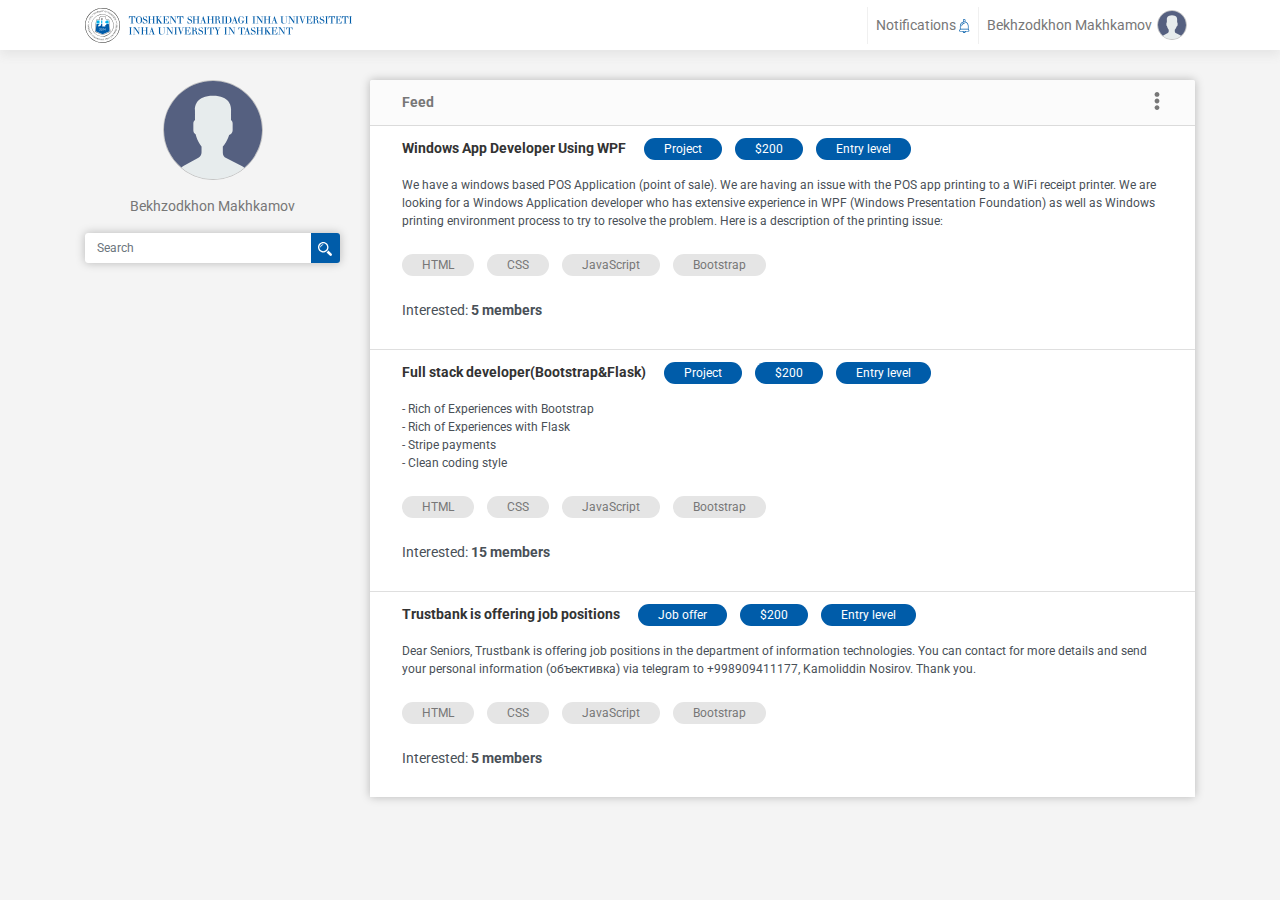
==== dev.html @ 08eb051a "new 2 pages" ====
<!DOCTYPE html>
<html lang="en">
<head>
  <meta charset="UTF-8">
  <meta name="viewport" content="width=device-width, initial-scale=1.0">
  <meta http-equiv="X-UA-Compatible" content="ie=edge">
  <title>IutJobs</title>
  <link rel="shortcut icon" href="data/img/logo_mini.png">
  <link rel="stylesheet" href="https://maxcdn.bootstrapcdn.com/bootstrap/4.3.1/css/bootstrap.min.css">
  <link rel="stylesheet" href="data/css/style.css">
  <script src="https://ajax.googleapis.com/ajax/libs/jquery/3.4.0/jquery.min.js"></script>
  <script src="https://cdnjs.cloudflare.com/ajax/libs/popper.js/1.14.7/umd/popper.min.js"></script>
  <script src="https://maxcdn.bootstrapcdn.com/bootstrap/4.3.1/js/bootstrap.min.js"></script>
</head>
<body>
  <nav class="navbar navbar-expand-sm mainNav">
    <div class="container">
      <!-- Brand -->
      <a class="navbar-brand" href="#">
        <img src="data/img/logo.svg" class="logo" alt="logo">
      </a>
    
      <!-- Links -->
      <ul class="navbar-nav ml-auto">
        <li class="nav-item dropdown">
          <a class="nav-link" href="#" id="navbardrop" data-toggle="dropdown">
              <span> Notifications </span> <img src="data/img/notifyItem.svg" alt="">
          </a>
          <div class="dropdown-menu">
            <a class="dropdown-item" href="#">
              <div class="dropdownImg"><img src="data/img/user.svg" alt=""></div>
              <div class="dropdownContent">
                <p class="dropdownContentTitle">Bekhzodkhon Makhkamov</p>
                <p class="dropdownContentDesc">is interested in your project <br> <span>project title</span> </p>
              </div>
            </a>
            <a class="dropdown-item" href="#">
              <div class="dropdownImg"><img src="data/img/user.svg" alt=""></div>
              <div class="dropdownContent">
                <p class="dropdownContentTitle">Bekhzodkhon Makhkamov</p>
                <p class="dropdownContentDesc">is interested in your project <br> <span>project title</span> </p>
              </div>
            </a>
            <a class="dropdown-item" href="#">
              <div class="dropdownImg"><img src="data/img/user.svg" alt=""></div>
              <div class="dropdownContent">
                <p class="dropdownContentTitle">Bekhzodkhon Makhkamov</p>
                <p class="dropdownContentDesc">is interested in your project <br> <span>project title</span> </p>
              </div>
            </a>
            <div class="viewall-btn">
              <a href="" >view all</a>
            </div>
          </div>
        </li>
        <li class="nav-item user-item">
          <a href="personal.html" class="nav-link"> 
            <span> Bekhzodkhon Makhkamov </span> 
            <div class="userImg">
              <img src="data/img/user.svg" alt="">
            </div>
          </a>
        </li>
      </ul>
    </div>
  </nav>

  <div class="container client">
    <div class="row">
      <div class="col-md-3 clientInfo">
        <div class="UserImage">
          <img src="data/img/user.svg" alt="">
        </div>
        <p class="my-3">Bekhzodkhon Makhkamov</p>
        <form action="">
          <div class="input-group mb-3 search-input">
            <input type="text" class="form-control" placeholder="Search" id="filter" value="">
            <div class="input-group-append">
              <button type="button" class="search-btn"><img src="data/img/magnifier.svg" alt=""></button> 
            </div>
          </div>
          <span id="filter-count"></span>
        </form>
      </div>
      <div class="col-md-9">
        <div class="card mb-4">
          <div class="card-header">
            Feed

            <button type="button" class="threeDots dropdown" data-toggle="dropdown" aria-label="Left Align">
            </button>

            <div class="dropdown-menu" id="filterOptions">
              <a href="" class="all">
                All
              </a>
              <a class="front-end" href="#">
                Front-end Dev
              </a>
              <a class="back-end" href="#">
                Back-end Dev
              </a>
              <a class="designer" href="#">
                Designer
              </a>
            </div>
          </div>
          <div class="card-body nopadding projectList" id="ourHolder">
            <div class="list-group list-group-flush">
              <a href="project.html" class="list-group-item list-group-item-action front-end">
                <div class="projectHeader mb-3">
                  <ul>
                    <li class="title">Windows App Developer Using WPF</li>
                    <li>Project</li>
                    <li>$200</li>
                    <li>Entry level</li>
                  </ul>
                </div>
                <p class="userInfo mb-4">
                    We have a windows based POS Application (point of sale). We are having an issue with the POS app printing to a WiFi receipt printer.  We are looking for a Windows Application developer who has extensive experience in WPF (Windows Presentation Foundation) as well as Windows printing environment process to try to resolve the problem.  Here is a description of the printing issue:  
                </p>
                <div>
                  <ul class="techInfo">
                    <li>HTML</li>
                    <li>CSS</li>
                    <li>JavaScript</li>
                    <li>Bootstrap</li>
                  </ul>
                </div>
                <p class="mt-4">Interested: <strong>5 members</strong></p>
              </a>
              <a href="project.html" class="list-group-item list-group-item-action front-end">
                <div class="projectHeader mb-3">
                  <ul>
                    <li class="title">Full stack developer(Bootstrap&Flask)</li>
                    <li>Project</li>
                    <li>$200</li>
                    <li>Entry level</li>
                  </ul>
                </div>
                <p class="userInfo mb-4">
                  - Rich of Experiences with Bootstrap <br>
                  - Rich of Experiences with Flask <br>
                  - Stripe payments <br>
                  - Clean coding style <br>
                </p>
                <div>
                  <ul class="techInfo">
                    <li>HTML</li>
                    <li>CSS</li>
                    <li>JavaScript</li>
                    <li>Bootstrap</li>
                  </ul>
                </div>
                <p class="mt-4">Interested: <strong>15 members</strong></p>
              </a>
              <a href="project.html" class="list-group-item list-group-item-action front-end">
                <div class="projectHeader mb-3">
                  <ul>
                    <li class="title">Trustbank is offering job positions</li>
                    <li>Job offer</li>
                    <li>$200</li>
                    <li>Entry level</li>
                  </ul>
                </div>
                <p class="userInfo mb-4">
                  Dear Seniors, Trustbank is offering job positions in the department of information technologies. 
                  You can contact for more details and send your personal information (объективка) via telegram to +998909411177, 
                  Kamoliddin Nosirov. 
                  Thank you.
                </p>
                <div>
                  <ul class="techInfo">
                    <li>HTML</li>
                    <li>CSS</li>
                    <li>JavaScript</li>
                    <li>Bootstrap</li>
                  </ul>
                </div>
                <p class="mt-4">Interested: <strong>5 members</strong></p>
              </a>
            </div>
          </div> 
        </div>
      </div>
    </div>
  </div>
  <script src="data/js/index.js"></script>
</body>
</html>
---- data/css/style.css ----
@import url("https://fonts.googleapis.com/css?family=Roboto&display=swap");
body {
  font-family: 'Roboto', sans-serif;
  background: #F4F4F4;
}

.mainNav {
  width: 100%;
  height: 50px;
  background: #fff;
  -webkit-box-shadow: 0 5px 10px #E5E5E5;
          box-shadow: 0 5px 10px #E5E5E5;
  font-family: 'Roboto', sans-serif;
}

.mainNav .navbardrop {
  color: #005CA9;
}

.mainNav .dropdown {
  border-top: none;
  border-right: 1px solid #F0F0F0;
  border-bottom: none;
  border-left: 1px solid  #F0F0F0;
}

.mainNav .navbar-nav {
  -webkit-box-orient: horizontal;
  -webkit-box-direction: normal;
      -ms-flex-direction: row;
          flex-direction: row;
}

.mainNav .nav-link {
  font-size: 14px;
  color: #777777;
}

.mainNav .nav-link:hover {
  color: #005CA9;
}

.mainNav .userImg {
  width: 30px;
  height: 30px;
  border: 1px solid #C4C4C4;
  background: #E3E3E3;
  float: right;
  margin-left: 5px;
  margin-top: -0.3rem;
  border-radius: 50%;
}

.mainNav .dropdown-menu {
  position: absolute;
}

.mainNav .dropdown-menu .dropdown-item {
  font-size: 9px;
  padding: 10px;
  border-bottom: 1px solid #C4C4C4;
}

.mainNav .dropdown-menu .dropdownImg {
  width: 40px;
  height: 40px;
  border: 1px solid #C4C4C4;
  background: #E3E3E3;
  margin-left: 5px;
  float: left;
  margin-top: -0.3rem;
  border-radius: 50%;
  vertical-align: middle;
  margin-top: 3px;
}

.mainNav .dropdown-menu .dropdownContent {
  margin-left: 55px;
  font-size: 11px;
}

.mainNav .dropdown-menu .dropdownContentTitle {
  color: #333333;
  font-weight: 600;
  margin: 0;
}

.mainNav .dropdown-menu .dropdownContentDesc {
  color: #555;
  margin: 0;
}

.mainNav .dropdown-menu .dropdownContentDesc span {
  font-weight: bold;
  color: #005CA9;
}

.mainNav .dropdown-menu .viewall-btn {
  text-align: center;
  position: relative;
  margin: 0 auto;
  padding: 8px 5px 0 5px;
}

.mainNav .dropdown-menu .viewall-btn a {
  text-transform: uppercase;
  font-size: 12px;
  font-weight: bold;
  text-decoration: none;
  color: #333333;
}

.personalInfo {
  font-size: 14px;
}

.personalInfo p {
  color: #777777 !important;
}

.personalInfoTitle {
  font-weight: bold;
  margin: 10px 0;
}

.personal .card-center {
  font-weight: normal !important;
}

.personal .card-center a {
  text-decoration: underline;
}

.personal .card-right button {
  width: 100%;
  font-size: 13px;
  border: 1px solid #005CA9;
  background: none;
  color: #005CA9;
  font-weight: bold;
  margin: 5px 0;
  -webkit-transition: all .3s;
  transition: all .3s;
  padding: 5px 0;
}

.personal .card-right button:hover {
  background: #005CA9;
  color: #fff;
}

.personal .card-right button.hire-btn {
  color: #fff;
  background: #005CA9;
}

.personal .card-right button.hire-btn:hover {
  background: #fff;
  color: #005CA9;
}

.myModal {
  color: #777777;
  font-size: 14px;
}

.myModal button.close {
  font-size: 20px;
}

.myModal .modal-title {
  vertical-align: middle;
  font-weight: bold;
  font-size: 14px;
}

.myModal button.btn {
  color: #fff;
  background: #777777;
  font-size: 14px;
  width: 70px;
}

.client {
  margin-top: 30px;
}

.client .breadcrumb {
  background: none;
  font-size: 14px;
  padding: 0;
}

.client .breadcrumb a {
  color: #777777;
}

.client .breadcrumb .active {
  color: #005CA9;
  font-weight: bold;
}

.client .clientInfo {
  text-align: center;
  color: #777777;
}

.client .clientInfo p {
  font-size: 14px;
  padding: 0;
  margin-bottom: 0;
}

.client .clientInfo p:first-child {
  font-weight: bold;
}

.client .clientInfo .UserImage {
  border-radius: 50%;
  width: 100px;
  position: relative;
  margin: 0 auto;
  height: 100px;
  background: #E3E3E3;
  border: 1px solid #C4C4C4;
}

.client .clientInfo .UserImage img {
  width: 100%;
}

.client .clientInfo .search-input {
  -webkit-box-shadow: 0 0 10px rgba(0, 0, 0, 0.25);
          box-shadow: 0 0 10px rgba(0, 0, 0, 0.25);
  height: 30px;
  overflow: hidden;
  border-radius: 3px;
}

.client .clientInfo .search-input input {
  height: 30px;
  font-size: 12px;
  border: none;
}

.client .clientInfo .search-input button {
  border: none;
  background: #005CA9;
  width: 30px;
  padding: 0px 8px;
}

.client .clientInfo .search-input button img {
  width: 100%;
}

.client .clientInfo #filter-count {
  font-size: 14px;
}

.client .card {
  border-radius: 2px;
  border: none;
  -webkit-box-shadow: 0 0 10px rgba(0, 0, 0, 0.25);
          box-shadow: 0 0 10px rgba(0, 0, 0, 0.25);
}

.client .card-header {
  padding: .75rem 2rem;
  background: #FBFBFB;
  font-weight: bold;
  color: #777777;
  font-size: 14px;
}

.client .card-header .threeDots {
  float: right;
  background: transparent url(../img/more.svg);
  border: none;
  height: 18px;
  outline: none;
  background-size: cover;
  background-repeat: no-repeat;
  background-position: center;
}

.client .card-header .dropdown-menu {
  font-size: 12px;
  width: -webkit-max-content;
  width: -moz-max-content;
  width: max-content;
}

.client .card-header .dropdown-menu a {
  display: block;
  padding: 2px 15px;
  text-decoration: none;
  font-size: 14px;
}

.client .card .userTitle {
  font-size: 12px;
}

.client .card .userTitle .userImg {
  float: left;
}

.client .card .userTitle p {
  padding: 0;
  margin: 0 50px;
}

.client .card .userTitle .userName {
  color: #005CA9;
}

.client .card .userTitle .userCategory {
  font-weight: bold;
}

.client .card .userTitle .hireBtn {
  float: right;
  border: none;
  background: #fff;
  -webkit-box-shadow: 0 0 10px rgba(0, 0, 0, 0.25);
          box-shadow: 0 0 10px rgba(0, 0, 0, 0.25);
  padding: 2px 15px;
  color: #005CA9;
  border-radius: 2px;
  margin: 5px 0;
}

.client .card .userInfo {
  margin: 8px 0;
  font-size: 12px;
}

.projectList {
  font-size: 14px;
}

.projectList .list-group-item {
  padding: 0.75rem 2rem;
}

.projectList .list-group-item:hover .title {
  color: #005CA9;
  text-decoration: underline;
}

.techInfo {
  list-style: none;
  margin: 0;
  padding: 0;
  font-size: 12px;
}

.techInfo li {
  margin: 0 10px 0 0;
  background: #E5E5E5;
  padding: 2px 20px;
  color: #777777;
  border-radius: 20px;
  display: inline-block;
}

.techInfo li:hover {
  color: #fff;
  background: #36C8D9;
}

.projectHeader ul {
  position: relative;
  list-style: none;
  margin: 0;
  padding: 0;
  font-size: 12px;
}

.projectHeader ul li:not(.title) {
  color: #fff;
  font-size: 12px;
  margin: 0 5px;
  display: inline-block;
  border-radius: 20px;
  background: #005CA9;
  padding: 2px 20px;
}

.projectHeader ul .title {
  font-size: 14px;
  margin-right: 10px;
  display: inline-block;
  margin-left: 0;
  font-weight: bold;
  color: #333333;
}

.nopadding {
  padding: 0 !important;
  margin: 0 !important;
}

@media only screen and (max-width: 768px) and (orientation: landscape) {
  .nav-link span {
    display: none;
  }
  .mainNav .dropdown {
    width: -webkit-max-content;
    width: -moz-max-content;
    width: max-content;
    padding: 0 10px;
  }
  .mainNav {
    padding: 0 1rem;
  }
}

@media only screen and (max-width: 768px) and (orientation: portrait) {
  .navbar-brand {
    width: 70%;
  }
  .navbar-brand img {
    width: 300px;
  }
  .nav-link span {
    display: none;
  }
  .mainNav .dropdown {
    width: -webkit-max-content;
    width: -moz-max-content;
    width: max-content;
    padding: 0 10px;
  }
  .nav-item {
    display: inline;
  }
  .mainNav {
    padding: 0 1rem;
  }
  .mainNav .dropdown-menu {
    right: 0;
    left: inherit;
  }
}

@media only screen and (max-width: 567px) and (orientation: portrait) {
  .navbar-brand {
    width: 70%;
  }
  .navbar-brand img {
    width: 100%;
  }
}
/*# sourceMappingURL=style.css.map */
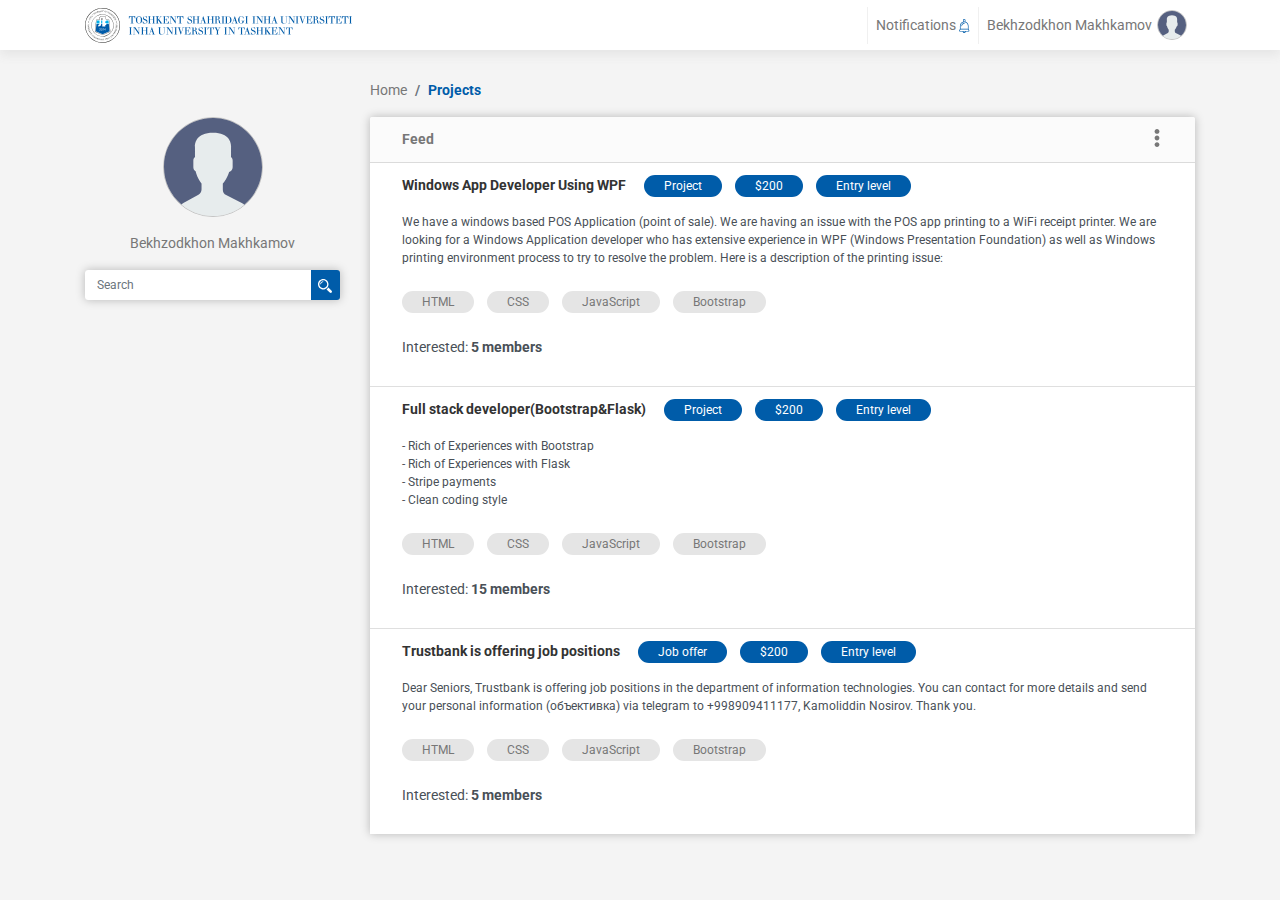
==== commit b70d26d8: "done" ====
--- a/dev.html
+++ b/dev.html
@@ -66,6 +66,14 @@
   </nav>
 
   <div class="container client">
+    <div class="row">
+      <div class="col-md-6 offset-md-3">
+        <ul class="breadcrumb">
+          <li class="breadcrumb-item"><a href="#">Home</a></li>
+          <li class="breadcrumb-item active">Projects</li>
+        </ul>
+      </div>
+    </div>
     <div class="row">
       <div class="col-md-3 clientInfo">
         <div class="UserImage">
--- a/data/css/style.css
+++ b/data/css/style.css
@@ -182,6 +182,7 @@
 }
 
 .client {
+  color: #777;
   margin-top: 30px;
 }
 
@@ -263,6 +264,15 @@
   border: none;
   -webkit-box-shadow: 0 0 10px rgba(0, 0, 0, 0.25);
           box-shadow: 0 0 10px rgba(0, 0, 0, 0.25);
+}
+
+.client .card-body {
+  padding: .75rem 2rem;
+}
+
+.client .card-body .form-control {
+  height: 30px;
+  font-size: 14px;
 }
 
 .client .card-header {
@@ -397,9 +407,190 @@
   color: #333333;
 }
 
+.avatar {
+  position: relative;
+}
+
+.custom-file-input1 {
+  margin: 20px 0;
+  color: transparent;
+}
+
+.custom-file-input1::-webkit-file-upload-button {
+  visibility: hidden;
+}
+
+.custom-file-input1::before {
+  position: absolute;
+  left: 50%;
+  -webkit-transform: translateX(-50%);
+          transform: translateX(-50%);
+  content: 'Change avatar';
+  color: #777777;
+  display: inline-block;
+  background: none;
+  border-radius: 3px;
+  font-weight: bold;
+  padding: 5px 8px;
+  outline: none;
+  white-space: nowrap;
+  -webkit-user-select: none;
+  cursor: pointer;
+  text-shadow: 1px 1px #fff;
+  font-weight: 700;
+  font-size: 10pt;
+}
+
+.custom-file-input1:hover::before {
+  border-color: black;
+}
+
+.custom-file-input1:active {
+  outline: 0;
+}
+
+.custom-file-input1:active::before {
+  background: -webkit-linear-gradient(top, #e3e3e3, #f9f9f9);
+}
+
+.settings button {
+  padding: 2px 50px;
+  font-size: 14px;
+  color: #fff;
+  background: #005CA9;
+  border: 1px solid transparent;
+  -webkit-transition: all .2s;
+  transition: all .2s;
+  border-radius: 2px;
+}
+
+.settings button:hover {
+  color: #005CA9;
+  background: #fff;
+  border-color: #005CA9;
+}
+
+.settings textarea {
+  resize: none;
+  width: 100%;
+  height: 100px;
+  background: #FBFBFB;
+  border: 1px solid #E5E5E5;
+  border-radius: 4px;
+}
+
+.landing .nav-link {
+  font-size: 12px;
+  text-transform: capitalize;
+  border: 1px solid #005CA9;
+  padding: 2px 20px !important;
+  margin: 0 5px;
+  border-radius: 3px;
+  -webkit-transition: all .2s;
+  transition: all .2s;
+}
+
+.landing .sign {
+  color: #fff;
+  background: #005CA9;
+}
+
+.landing .sign:hover {
+  color: #005CA9;
+  background: #fff;
+}
+
+.landing .login {
+  color: #005CA9;
+}
+
+.landing .login:hover {
+  color: #fff;
+  background: #005CA9;
+}
+
+.landing-main {
+  background: url(../img/back.svg);
+  width: 100%;
+  height: 100vh;
+  background-repeat: no-repeat;
+  background-size: contain;
+  background-position: center 100%;
+}
+
+.landing-main .centered {
+  top: 52%;
+  position: fixed;
+  left: 50%;
+  -webkit-transform: translate(-50%, -50%);
+          transform: translate(-50%, -50%);
+}
+
+.landing-main h2 {
+  display: inline-block;
+  text-align: center;
+  position: relative;
+  margin: 0 auto;
+}
+
+.landing-main .marked {
+  color: #fff;
+  background: #005CA9;
+  padding: 2px 10px;
+}
+
+.landing-main img {
+  max-width: 400px;
+}
+
+.landing-main button {
+  margin: 20px 0;
+  border: 2px solid transparent;
+  background: #fff;
+  border-radius: 40px;
+  padding: 5px 20px;
+  color: #005CA9;
+  font-weight: bold;
+  -webkit-transition: all .2s;
+  transition: all .2s;
+}
+
+.landing-main button:hover {
+  color: #fff;
+  background: #005CA9;
+  border-color: #fff;
+}
+
+.landing-main p span {
+  display: block;
+  color: #005CA9;
+  font-size: 20px;
+}
+
 .nopadding {
   padding: 0 !important;
   margin: 0 !important;
+}
+
+@media only screen and (max-width: 990px) and (orientation: landscape) {
+  .landing-main h2 {
+    font-size: 1.5em;
+  }
+  .landing-main p {
+    margin: 0;
+    font-size: 0.9rem;
+  }
+  .landing-main p span {
+    font-size: 0.9rem;
+    display: initial;
+  }
+  .landing-main button {
+    padding: 3px 10px;
+    font-size: 12px;
+  }
+  .landing-main img {
+    max-width: 180px;
+  }
 }
 
 @media only screen and (max-width: 768px) and (orientation: landscape) {
@@ -415,9 +606,33 @@
   .mainNav {
     padding: 0 1rem;
   }
+  .card {
+    margin: 5px 0;
+  }
+  .landing-main h2 {
+    font-size: 1em;
+  }
+  .landing-main p {
+    margin: 0;
+    font-size: 0.7rem;
+  }
+  .landing-main p span {
+    font-size: 0.7rem;
+    display: initial;
+  }
+  .landing-main button {
+    padding: 1px 5px;
+    font-size: 12px;
+  }
+  .landing-main img {
+    max-width: 150px;
+  }
 }
 
 @media only screen and (max-width: 768px) and (orientation: portrait) {
+  .card {
+    margin: 5px 0;
+  }
   .navbar-brand {
     width: 70%;
   }
@@ -452,5 +667,27 @@
   .navbar-brand img {
     width: 100%;
   }
+  .landing .navbar-brand {
+    width: 150px;
+  }
+  .landing .nav-link {
+    margin: 0 2px;
+    font-size: 10px;
+    padding: 0 10px !important;
+  }
+  .landing-main h2 {
+    font-size: 1.5em;
+  }
+  .landing-main p {
+    margin: 15px 0;
+    font-size: 0.9rem;
+  }
+  .landing-main p span {
+    font-size: 0.9rem;
+    display: initial;
+  }
+  .landing-main img {
+    max-width: 280px;
+  }
 }
 /*# sourceMappingURL=style.css.map */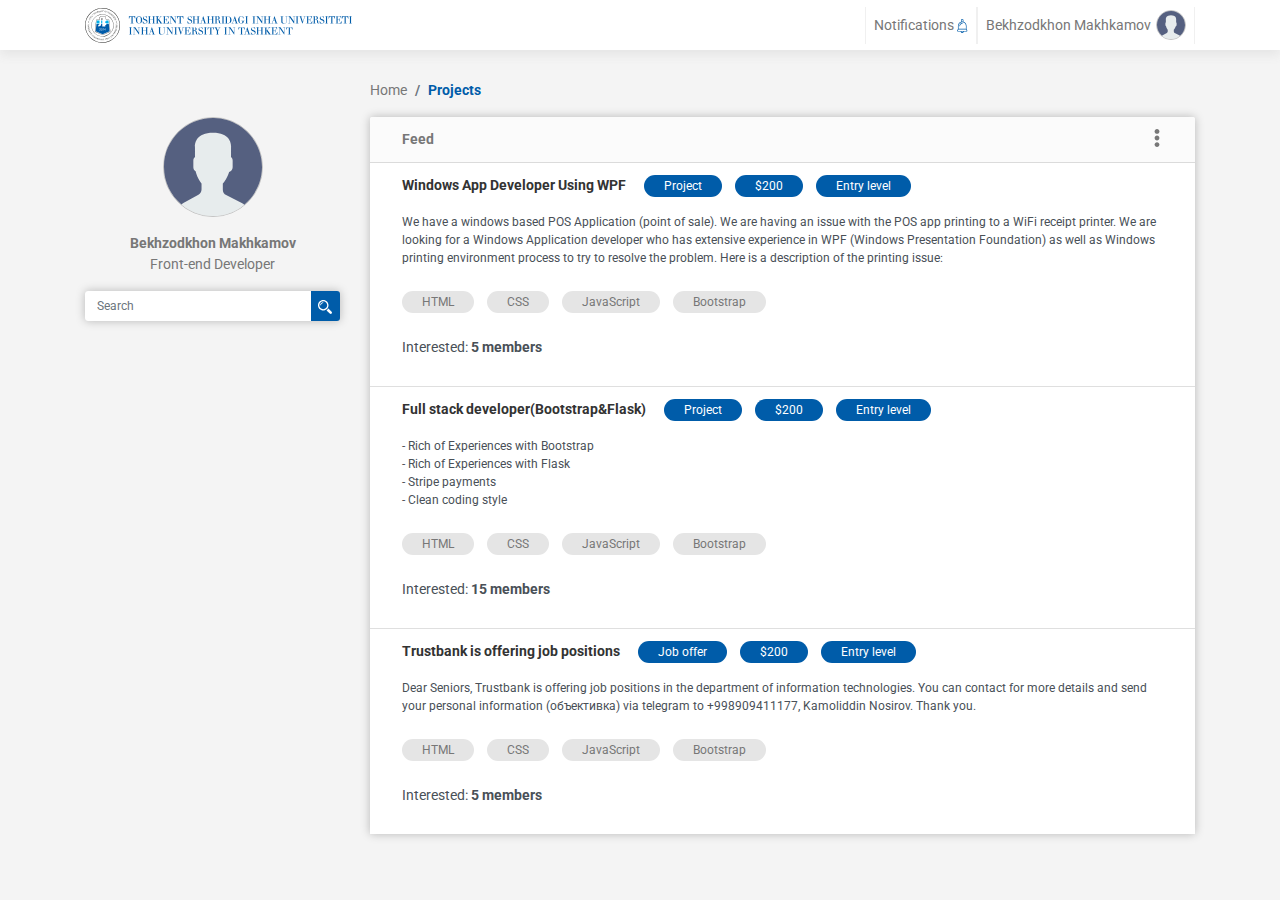
==== commit 90b49234: "some changes" ====
--- a/dev.html
+++ b/dev.html
@@ -53,13 +53,24 @@
             </div>
           </div>
         </li>
-        <li class="nav-item user-item">
-          <a href="personal.html" class="nav-link"> 
+        <li class="nav-item user-item dropdown">
+          <a class="nav-link" href="#" id="navbardrop" data-toggle="dropdown"> 
             <span> Bekhzodkhon Makhkamov </span> 
             <div class="userImg">
               <img src="data/img/user.svg" alt="">
             </div>
           </a>
+          <div class="dropdown-menu userDropdown">
+            <a class="dropdown-item" href="#">
+              Profile
+            </a>
+            <a class="dropdown-item" href="#">
+              Dashboard
+            </a>
+            <a class="dropdown-item" href="#">
+              Log out
+            </a>
+          </div>
         </li>
       </ul>
     </div>
@@ -79,7 +90,8 @@
         <div class="UserImage">
           <img src="data/img/user.svg" alt="">
         </div>
-        <p class="my-3">Bekhzodkhon Makhkamov</p>
+        <p class="mt-3"><strong> Bekhzodkhon Makhkamov</strong></p>
+        <p class="mb-3">Front-end Developer</p>
         <form action="">
           <div class="input-group mb-3 search-input">
             <input type="text" class="form-control" placeholder="Search" id="filter" value="">
--- a/data/css/style.css
+++ b/data/css/style.css
@@ -22,6 +22,16 @@
   border-right: 1px solid #F0F0F0;
   border-bottom: none;
   border-left: 1px solid  #F0F0F0;
+}
+
+.mainNav .dropdown .userDropdown a.dropdown-item {
+  font-size: 14px;
+  border-bottom: none;
+}
+
+.mainNav .dropdown .userDropdown a.dropdown-item:nth-child(2) {
+  border-top: 1px solid #ddd;
+  border-bottom: 1px solid #ddd;
 }
 
 .mainNav .navbar-nav {
@@ -110,6 +120,91 @@
   color: #333333;
 }
 
+.upload textarea {
+  resize: none;
+  min-height: 100px;
+}
+
+.upload .bootstrap-select:not([class*="col-"]):not([class*="form-control"]):not(.input-group-btn) {
+  width: 100%;
+  height: 30px;
+}
+
+.upload .bootstrap-select > .dropdown-toggle.bs-placeholder, .upload .btn-light {
+  height: 30px;
+  border: 1px solid #ced4da;
+  background: none;
+  color: #777777;
+}
+
+.upload .bootstrap-select .dropdown-toggle .filter-option {
+  padding: 4px 15px;
+  font-size: 14px;
+}
+
+.upload .bootstrap-select .dropdown-menu.inner {
+  font-size: 14px;
+}
+
+.memberlist .marked {
+  color: #005CA9 !important;
+}
+
+.memberlist .getContact {
+  color: #fff;
+  background: #005CA9;
+  border: 1px solid #005CA9;
+  padding: 5px 25px;
+  border-radius: 2px;
+}
+
+button.main-btn {
+  border-radius: 3px;
+  font-size: 14px;
+  border: 1px solid #005CA9;
+  background: #005CA9;
+  color: #fff;
+  font-weight: bold;
+  margin: 5px 0;
+  -webkit-transition: all .3s;
+  transition: all .3s;
+  padding: 5px 30px;
+}
+
+button.main-btn:hover {
+  background: #fff;
+  color: #005CA9;
+}
+
+.starrating > input {
+  display: none;
+}
+
+/* Remove radio buttons */
+.starrating > label:before {
+  content: "\2605";
+  /* Star */
+  margin: 2px;
+  font-size: 3em;
+  font-family: FontAwesome;
+  display: inline-block;
+}
+
+.starrating > label {
+  color: #777;
+  /* Start color when not clicked */
+}
+
+.starrating > input:checked ~ label {
+  color: #ffca08;
+}
+
+/* Set yellow color when star checked */
+.starrating > input:hover ~ label {
+  color: #ffca08;
+}
+
+/* Set yellow color when star hover */
 .personalInfo {
   font-size: 14px;
 }
@@ -131,7 +226,28 @@
   text-decoration: underline;
 }
 
+.personal .card-right .outline-disable-btn {
+  border: 1px solid #777;
+  color: #777777;
+}
+
+.personal .card-right .outline-disable-btn:hover {
+  background: #777777;
+  color: #fff;
+}
+
+.personal .card-right .outline-danger-btn {
+  border-color: #EA3333;
+  color: #EA3333;
+}
+
+.personal .card-right .outline-danger-btn:hover {
+  background: #EA3333;
+  color: #fff;
+}
+
 .personal .card-right button {
+  border-radius: 3px;
   width: 100%;
   font-size: 13px;
   border: 1px solid #005CA9;
@@ -453,7 +569,16 @@
   background: -webkit-linear-gradient(top, #e3e3e3, #f9f9f9);
 }
 
-.settings button {
+.settings button.danger {
+  height: 30px;
+  padding: 2px 25px;
+}
+
+.settings .table td:last-child {
+  width: 100px;
+}
+
+.settings button.save {
   padding: 2px 50px;
   font-size: 14px;
   color: #fff;
@@ -464,10 +589,38 @@
   border-radius: 2px;
 }
 
-.settings button:hover {
+.settings button.save:hover {
   color: #005CA9;
   background: #fff;
   border-color: #005CA9;
+}
+
+.settings .bootstrap-select {
+  width: 100% !important;
+  border: 1px solid #ddd;
+  border-radius: 5px;
+  margin-bottom: 15px;
+}
+
+.settings .bootstrap-select button {
+  padding: 3px 10px;
+  outline: none;
+}
+
+.settings .bootstrap-select .dropdown-menu {
+  font-size: 14px;
+}
+
+.settings .bootstrap-select .dropdown-menu input {
+  height: 30px;
+  padding: 5px 10px;
+  outline: none !important;
+  -webkit-box-shadow: none;
+          box-shadow: none;
+}
+
+.settings .bootstrap-select .dropdown-toggle .filter-option-inner-inner {
+  font-size: 14px;
 }
 
 .settings textarea {
@@ -509,6 +662,23 @@
   background: #005CA9;
 }
 
+.forgot {
+  padding: 10px 0;
+  text-decoration: none !important;
+  color: #005CA9;
+  font-weight: bold;
+}
+
+#signIn h3, #signUp h3 {
+  color: #333;
+  font-weight: bold;
+}
+
+#signIn .form-control, #signUp .form-control {
+  height: 30px;
+  font-size: 14px;
+}
+
 .landing-main {
   background: url(../img/back.svg);
   width: 100%;
@@ -544,6 +714,7 @@
 }
 
 .landing-main button {
+  outline: none;
   margin: 20px 0;
   border: 2px solid transparent;
   background: #fff;
